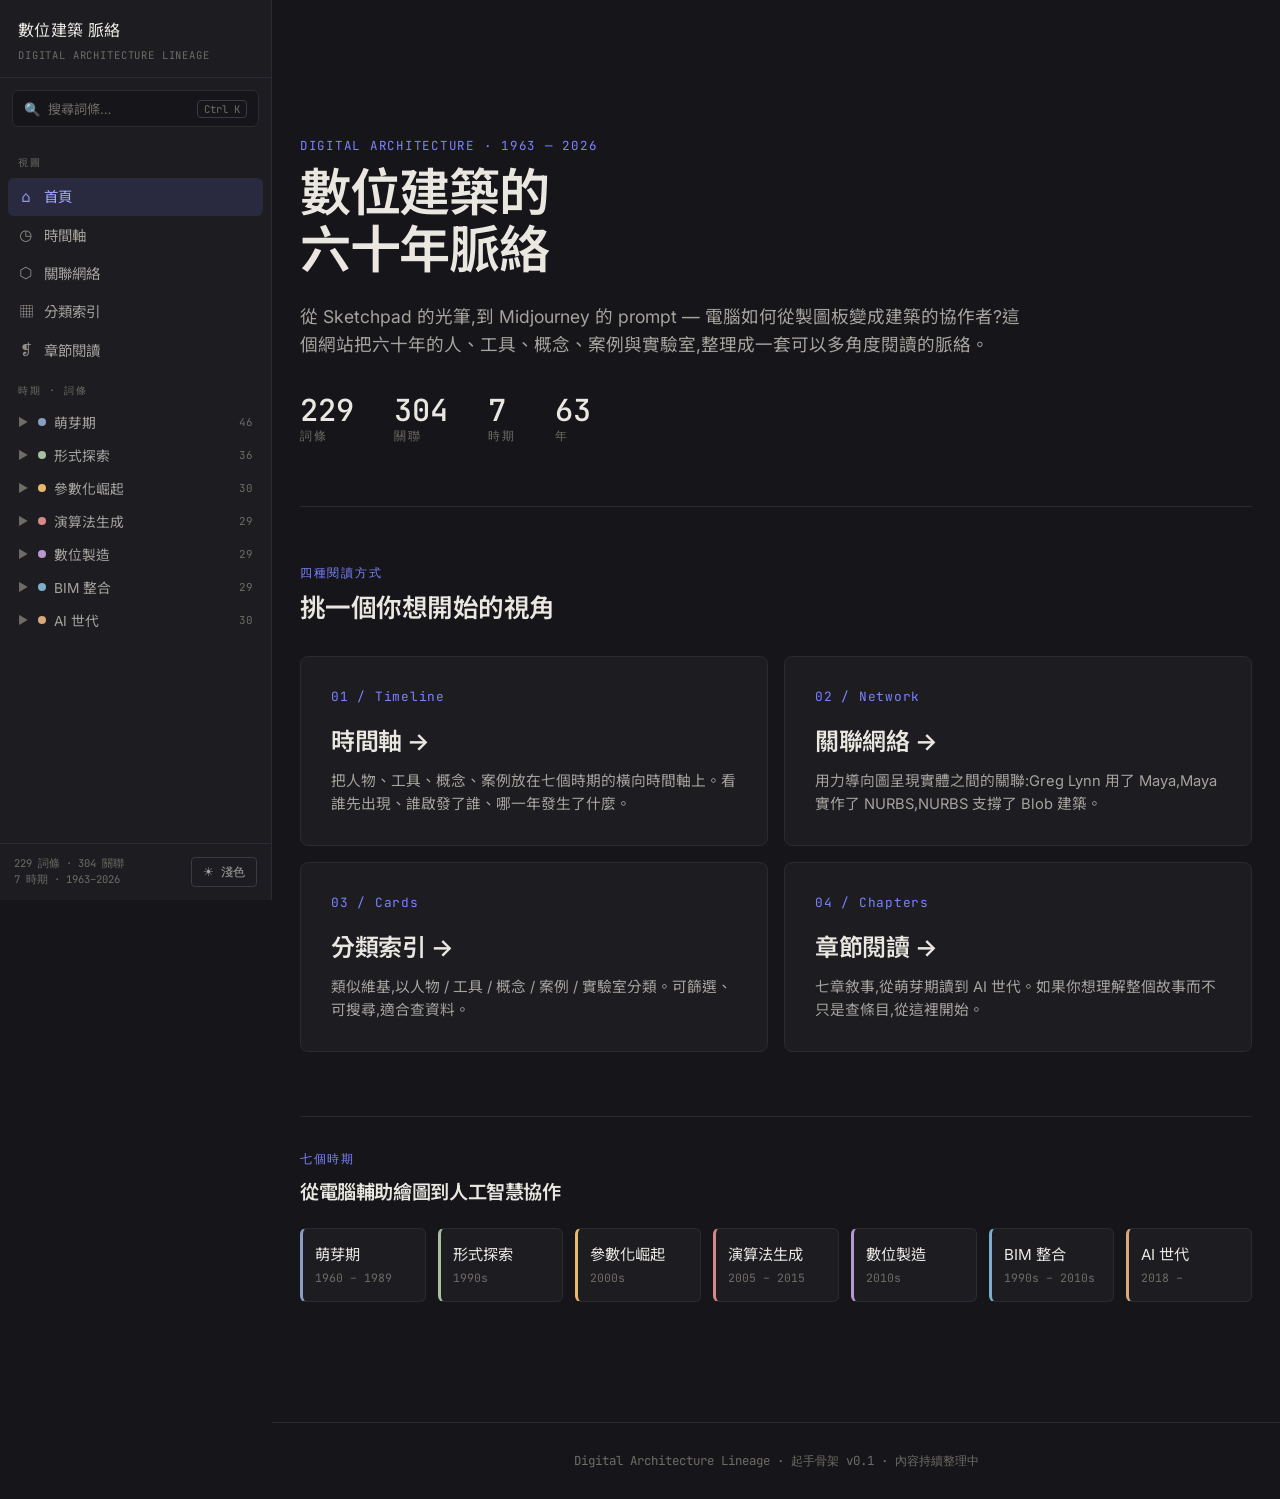
==== index.html @ c2189842 "數位建築脈絡互動網站 — 175 詞條、四視圖、關聯網絡 一份結構化資料(data/entities.js)驅動四種視圖:時間軸 / 關聯網絡 / 分類索引 / 章節閱讀。 175 詞條 × 7 時期" ====
<!doctype html>
<html lang="zh-Hant">
<head>
  <meta charset="utf-8" />
  <meta name="viewport" content="width=device-width, initial-scale=1" />
  <title>數位建築脈絡 · Digital Architecture Lineage</title>
  <link rel="preconnect" href="https://fonts.googleapis.com">
  <link rel="preconnect" href="https://fonts.gstatic.com" crossorigin>
  <link href="https://fonts.googleapis.com/css2?family=Inter:wght@400;500;600&family=JetBrains+Mono:wght@400;500&family=Noto+Sans+TC:wght@400;500&family=Noto+Serif+TC:wght@400;500;700&display=swap" rel="stylesheet">
  <link rel="stylesheet" href="css/style.css">
</head>
<body data-page="home">
  <div id="nav"></div>

  <main class="page">
    <section class="hero">
      <div class="kicker">Digital Architecture · 1963 — 2026</div>
      <h1>數位建築的<br/>六十年脈絡</h1>
      <p class="lead">從 Sketchpad 的光筆,到 Midjourney 的 prompt — 電腦如何從製圖板變成建築的協作者?這個網站把六十年的人、工具、概念、案例與實驗室,整理成一套可以多角度閱讀的脈絡。</p>
      <div class="hero-stats" id="hero-stats"></div>
    </section>

    <section>
      <div class="kicker">四種閱讀方式</div>
      <h2 style="margin-bottom: 32px;">挑一個你想開始的視角</h2>

      <div class="view-grid">
        <a href="timeline.html" class="view-card">
          <div class="num">01 / Timeline</div>
          <h3>時間軸 →</h3>
          <p>把人物、工具、概念、案例放在七個時期的橫向時間軸上。看誰先出現、誰啟發了誰、哪一年發生了什麼。</p>
        </a>
        <a href="network.html" class="view-card">
          <div class="num">02 / Network</div>
          <h3>關聯網絡 →</h3>
          <p>用力導向圖呈現實體之間的關聯:Greg Lynn 用了 Maya,Maya 實作了 NURBS,NURBS 支撐了 Blob 建築。</p>
        </a>
        <a href="cards.html" class="view-card">
          <div class="num">03 / Cards</div>
          <h3>分類索引 →</h3>
          <p>類似維基,以人物 / 工具 / 概念 / 案例 / 實驗室分類。可篩選、可搜尋,適合查資料。</p>
        </a>
        <a href="chapters.html" class="view-card">
          <div class="num">04 / Chapters</div>
          <h3>章節閱讀 →</h3>
          <p>七章敘事,從萌芽期讀到 AI 世代。如果你想理解整個故事而不只是查條目,從這裡開始。</p>
        </a>
      </div>
    </section>

    <section class="periods-strip">
      <div class="kicker">七個時期</div>
      <h3>從電腦輔助繪圖到人工智慧協作</h3>
      <div class="periods-list" id="periods-list"></div>
    </section>
  </main>

  <footer class="site-footer">
    Digital Architecture Lineage · 起手骨架 v0.1 · 內容持續整理中
  </footer>

  <script src="data/entities.js"></script>
  <script>
    // 資料統計列
    const D = window.DATA;
    const stats = [
      [D.entities.length, "詞條"],
      [D.relations.length, "關聯"],
      [D.periods.length, "時期"],
      [63, "年"]
    ];
    document.getElementById("hero-stats").innerHTML = stats.map(([n, l]) =>
      `<div class="hstat"><span class="hn">${n}</span><span class="hl">${l}</span></div>`).join("");

    // 時期帶
    document.getElementById("periods-list").innerHTML = D.periods.map(p => `
      <div class="period-chip" style="border-left-color: ${p.color}">
        <div class="pname">${p.name}</div>
        <div class="pyears">${p.years}</div>
      </div>
    `).join("");
  </script>
  <script src="js/wiki.js"></script>
  <script src="js/modal.js"></script>
  <script src="js/nav.js"></script>
</body>
</html>
---- css/style.css ----
/* ─── Tokens ─────────────────────────────────────────────── */
:root {
  --bg:        #16161a;
  --bg-2:      #1c1c21;
  --bg-3:      #26262d;
  --line:      #2a2a31;
  --line-2:    #3a3a44;
  --text:      #eae7e1;
  --text-2:    #a6a39d;
  --text-3:    #6f6c66;
  --accent:    #7c83ff;
  --accent-2:  #a3a8ff;
  --accent-soft: rgba(124, 131, 255, 0.14);

  /* 形狀 / 尺寸 */
  --r:    8px;
  --r-sm: 6px;
  --side-w: 272px;

  /* 時期色票 — 與 entities.js 對應 */
  --P1: #8B9DC3;
  --P2: #A8C0A0;
  --P3: #E8B86D;
  --P4: #D88787;
  --P5: #B898D2;
  --P6: #7BAFCB;
  --P7: #D9A87C;

  --font-serif: "Noto Serif TC", "Source Han Serif TC", Georgia, "Times New Roman", serif;
  --font-sans:  "Inter", "PingFang TC", "PingFang SC", -apple-system, BlinkMacSystemFont, "Segoe UI", "Microsoft JhengHei", "Noto Sans TC", system-ui, "Helvetica Neue", sans-serif;
  --font-mono:  "JetBrains Mono", "SF Mono", Menlo, Consolas, monospace;

  --max-w: 1180px;
}

/* ─── Base ───────────────────────────────────────────────── */
* { box-sizing: border-box; }
html, body { margin: 0; padding: 0; }

body {
  background: var(--bg);
  color: var(--text);
  font-family: var(--font-sans);
  font-size: 15px;
  line-height: 1.6;
  -webkit-font-smoothing: antialiased;
  text-rendering: optimizeLegibility;
  padding-left: var(--side-w);          /* 讓出左側邊欄空間 */
  transition: padding-left 0.22s cubic-bezier(0.4, 0, 0.2, 1);
}

/* 細捲軸 — app 感 */
* { scrollbar-width: thin; scrollbar-color: var(--line-2) transparent; }
*::-webkit-scrollbar { width: 9px; height: 9px; }
*::-webkit-scrollbar-thumb { background: var(--line-2); border-radius: 6px; border: 2px solid transparent; background-clip: content-box; }
*::-webkit-scrollbar-thumb:hover { background: var(--text-3); background-clip: content-box; }

h1, h2, h3, h4 {
  font-family: var(--font-sans);
  font-weight: 600;
  letter-spacing: -0.02em;
  margin: 0 0 0.6em;
}

h1 { font-size: 2.4rem; line-height: 1.2; }
h2 { font-size: 1.6rem; line-height: 1.3; }
h3 { font-size: 1.2rem; }

p { margin: 0 0 1em; color: var(--text); }
a { color: var(--text); text-decoration: none; border-bottom: 1px solid transparent; transition: color 0.15s, border-color 0.15s; }
a:hover { color: var(--accent-2); border-bottom-color: var(--accent); }

.muted { color: var(--text-2); }
.mono  { font-family: var(--font-mono); font-size: 0.85em; letter-spacing: 0.02em; }

/* ─── Navigation ─────────────────────────────────────────── */
.site-nav {
  position: sticky;
  top: 0;
  z-index: 50;
  background: rgba(15, 15, 16, 0.92);
  backdrop-filter: blur(12px);
  -webkit-backdrop-filter: blur(12px);
  border-bottom: 1px solid var(--line);
}
.site-nav-inner {
  max-width: var(--max-w);
  margin: 0 auto;
  padding: 14px 28px;
  display: flex;
  align-items: center;
  gap: 28px;
}
.site-brand {
  font-family: var(--font-sans);
  font-size: 1rem;
  border: none;
  letter-spacing: 0.04em;
  color: var(--text);
}
.site-brand strong { font-weight: 500; }
.site-brand span { color: var(--text-3); font-family: var(--font-mono); font-size: 0.78rem; margin-left: 8px; }

.nav-tabs {
  display: flex;
  gap: 4px;
  margin-left: auto;
  list-style: none;
  padding: 0;
}
.nav-tabs a {
  display: inline-block;
  padding: 6px 14px;
  font-size: 0.88rem;
  color: var(--text-2);
  border: none;
  border-radius: 4px;
  transition: all 0.15s;
}
.nav-tabs a:hover { color: var(--text); background: var(--bg-2); }
.nav-tabs a.active { color: var(--bg); background: var(--accent); }

/* ─── Layout ─────────────────────────────────────────────── */
.page {
  max-width: var(--max-w);
  margin: 0 auto;
  padding: 56px 28px 120px;
}
.page-wide { max-width: 100%; padding: 32px 0 80px; }
.page-header { margin-bottom: 48px; }
.page-header h1 { margin-bottom: 8px; }
.page-header .lead { color: var(--text-2); font-size: 1.05rem; max-width: 680px; }
.kicker {
  font-family: var(--font-mono);
  font-size: 0.78rem;
  letter-spacing: 0.14em;
  text-transform: uppercase;
  color: var(--accent);
  margin-bottom: 8px;
}

/* ─── Index / Landing ────────────────────────────────────── */
.hero {
  padding: 80px 0 60px;
  border-bottom: 1px solid var(--line);
  margin-bottom: 56px;
}
.hero h1 { font-weight: 600; font-size: 3.2rem; line-height: 1.12; letter-spacing: -0.025em; margin-bottom: 24px; }
.hero .lead { font-size: 1.1rem; color: var(--text-2); max-width: 720px; }

/* 資料統計列 */
.hero-stats { display: flex; flex-wrap: wrap; gap: 40px; margin-top: 36px; }
.hstat { display: flex; flex-direction: column; gap: 2px; }
.hstat .hn { font-family: var(--font-mono); font-size: 1.9rem; font-weight: 500; color: var(--text); line-height: 1; }
.hstat .hl { font-family: var(--font-mono); font-size: 0.72rem; letter-spacing: 0.14em; text-transform: uppercase; color: var(--text-3); }

.view-grid {
  display: grid;
  grid-template-columns: repeat(2, 1fr);
  gap: 16px;
}
.view-card {
  background: var(--bg-2);
  padding: 30px 30px 28px;
  display: block;
  border: 1px solid var(--line);
  border-radius: var(--r);
  transition: background 0.15s, border-color 0.15s, transform 0.15s, box-shadow 0.15s;
}
.view-card:hover { background: var(--bg-3); border-color: var(--accent); transform: translateY(-2px); box-shadow: 0 10px 30px rgba(0,0,0,0.3); }
.view-card .num {
  font-family: var(--font-mono);
  color: var(--accent);
  font-size: 0.8rem;
  letter-spacing: 0.06em;
}
.view-card h3 {
  font-size: 1.5rem;
  margin: 16px 0 8px;
}
.view-card p { color: var(--text-2); margin: 0; font-size: 0.92rem; }

.periods-strip {
  margin-top: 64px;
  padding-top: 32px;
  border-top: 1px solid var(--line);
}
.periods-strip h3 { margin-bottom: 20px; }
.periods-list {
  display: grid;
  grid-template-columns: repeat(7, 1fr);
  gap: 12px;
}
.period-chip {
  padding: 14px 12px;
  border: 1px solid var(--line);
  border-left: 3px solid var(--P1);
  border-radius: var(--r-sm);
  background: var(--bg-2);
  transition: background 0.15s, transform 0.15s;
}
.period-chip:hover { background: var(--bg-3); transform: translateY(-2px); }
.period-chip .pname { font-family: var(--font-sans); font-size: 0.95rem; margin-bottom: 2px; }
.period-chip .pyears { font-family: var(--font-mono); font-size: 0.72rem; color: var(--text-3); }

/* ─── Timeline ───────────────────────────────────────────── */
.timeline-container { overflow-x: auto; padding: 0 28px 40px; }
.timeline {
  position: relative;
  min-width: 1600px;
  padding: 40px 0 20px;
}
.timeline-axis {
  display: flex;
  border-top: 1px solid var(--line);
  position: relative;
}
.tl-period {
  position: relative;
  padding: 16px 18px 12px;
  border-right: 1px solid var(--line);
  border-top: 3px solid;
}
.tl-period:last-child { border-right: none; }
.tl-period-label { font-family: var(--font-sans); font-size: 1.05rem; }
.tl-period-sub { font-size: 0.75rem; color: var(--text-3); font-family: var(--font-mono); }
.tl-period-years { font-family: var(--font-mono); font-size: 0.7rem; color: var(--text-3); margin-top: 4px; }

.tl-rows { margin-top: 16px; }
.tl-row {
  display: flex;
  align-items: stretch;
  border-bottom: 1px solid var(--line);
}
.tl-row-label {
  width: 100px;
  flex-shrink: 0;
  padding: 14px 18px;
  font-family: var(--font-mono);
  font-size: 0.75rem;
  text-transform: uppercase;
  letter-spacing: 0.1em;
  color: var(--text-3);
  border-right: 1px solid var(--line);
}
.tl-row-track { display: flex; flex: 1; position: relative; }
.tl-cell {
  flex: 1;
  border-right: 1px solid var(--line);
  padding: 12px 10px;
  display: flex;
  flex-wrap: wrap;
  gap: 6px;
  align-content: flex-start;
}
.tl-cell:last-child { border-right: none; }

.tl-chip {
  display: inline-flex;
  align-items: center;
  gap: 6px;
  padding: 4px 10px;
  background: var(--bg-2);
  border: 1px solid var(--line);
  border-radius: 14px;
  font-size: 0.78rem;
  cursor: pointer;
  transition: all 0.15s;
  border-left-width: 3px;
}
.tl-chip:hover { background: var(--bg-3); border-color: var(--line-2); }
.tl-chip .year { font-family: var(--font-mono); color: var(--text-3); font-size: 0.7rem; }

/* ─── Network ────────────────────────────────────────────── */
.net-wrap {
  display: grid;
  grid-template-columns: 1fr 320px;
  gap: 0;
  height: 100vh;
}
.net-canvas {
  background-color: var(--bg);
  background-image: radial-gradient(circle, var(--line) 1px, transparent 1.4px);
  background-size: 26px 26px;
  position: relative;
  overflow: hidden;
}
.net-canvas svg { width: 100%; height: 100%; display: block; }
.net-side {
  background: var(--bg-2);
  border-left: 1px solid var(--line);
  padding: 28px;
  overflow-y: auto;
}
.net-legend { margin-bottom: 24px; padding-bottom: 24px; border-bottom: 1px solid var(--line); }
.net-legend h4 { font-family: var(--font-mono); font-size: 0.7rem; text-transform: uppercase; letter-spacing: 0.14em; color: var(--text-3); margin-bottom: 12px; }
.legend-item { display: flex; align-items: center; gap: 10px; margin-bottom: 6px; font-size: 0.85rem; }
.legend-dot { width: 10px; height: 10px; border-radius: 50%; flex-shrink: 0; }
.legend-shape { width: 14px; height: 14px; flex-shrink: 0; }

.net-detail h3 { font-size: 1.3rem; margin-bottom: 4px; }
.net-detail .meta { font-family: var(--font-mono); font-size: 0.78rem; color: var(--text-3); margin-bottom: 16px; }
.net-detail .summary { color: var(--text); margin-bottom: 12px; }
.net-detail .body { color: var(--text-2); font-size: 0.9rem; line-height: 1.65; }
.net-detail .relations { margin-top: 20px; padding-top: 20px; border-top: 1px solid var(--line); }
.net-detail .rel { font-size: 0.82rem; padding: 4px 0; color: var(--text-2); }
.net-detail .rel .rel-label { color: var(--text-3); font-family: var(--font-mono); font-size: 0.72rem; margin-right: 6px; }

.net-empty { color: var(--text-3); font-style: italic; font-size: 0.9rem; }

/* SVG */
.net-node-bg { stroke: var(--bg); stroke-width: 1.5; cursor: pointer; transition: stroke 0.2s, stroke-width 0.2s, filter 0.2s; }
.net-node-bg.selected { stroke: var(--accent); stroke-width: 2.5; filter: drop-shadow(0 0 7px var(--accent)); }
.net-node-bg.hov { stroke: var(--accent-2); filter: drop-shadow(0 0 6px var(--accent-2)); }
.net-node-bg.dim { opacity: 0.16; }
.net-node-label { fill: var(--text-2); font-family: var(--font-sans); font-size: 11px; pointer-events: none; text-anchor: middle; transition: opacity 0.18s; }
.net-link { stroke: var(--line-2); stroke-width: 1; fill: none; opacity: 0.45; }
.net-link.highlight { stroke: var(--accent); stroke-width: 1.6; opacity: 0.9; }
.net-link.dim { opacity: 0.05; }

/* ─── Cards ──────────────────────────────────────────────── */
.cards-filter {
  display: flex;
  flex-wrap: wrap;
  gap: 8px;
  margin-bottom: 32px;
  padding-bottom: 24px;
  border-bottom: 1px solid var(--line);
}
.cards-filter-group { display: flex; gap: 4px; align-items: center; }
.cards-filter-label {
  font-family: var(--font-mono);
  font-size: 0.72rem;
  text-transform: uppercase;
  letter-spacing: 0.14em;
  color: var(--text-3);
  margin-right: 6px;
}
.filter-chip {
  padding: 5px 12px;
  background: transparent;
  color: var(--text-2);
  border: 1px solid var(--line);
  border-radius: 14px;
  font-size: 0.78rem;
  cursor: pointer;
  font-family: var(--font-sans);
  transition: all 0.15s;
}
.filter-chip:hover { color: var(--text); border-color: var(--line-2); }
.filter-chip.active { background: var(--accent); color: var(--bg); border-color: var(--accent); }

.search-box {
  margin-left: auto;
  background: var(--bg-2);
  border: 1px solid var(--line);
  color: var(--text);
  padding: 6px 12px;
  font-family: var(--font-sans);
  font-size: 0.85rem;
  border-radius: 4px;
  min-width: 220px;
}
.search-box:focus { outline: none; border-color: var(--accent); }

.cards-grid {
  display: grid;
  grid-template-columns: repeat(auto-fill, minmax(280px, 1fr));
  gap: 20px;
}
.entity-card {
  background: var(--bg-2);
  border: 1px solid var(--line);
  border-top: 3px solid;
  border-radius: var(--r);
  padding: 22px 22px 20px;
  cursor: pointer;
  transition: background 0.15s, border-color 0.15s, transform 0.15s, box-shadow 0.15s;
}
.entity-card:hover { background: var(--bg-3); border-color: var(--line-2); transform: translateY(-2px); box-shadow: 0 8px 24px rgba(0,0,0,0.28); }
.entity-card .ec-head {
  display: flex;
  align-items: center;
  justify-content: space-between;
  margin-bottom: 8px;
}
.entity-card .ec-type {
  font-family: var(--font-mono);
  font-size: 0.7rem;
  letter-spacing: 0.12em;
  text-transform: uppercase;
  color: var(--text-3);
}
.entity-card .ec-year { font-family: var(--font-mono); font-size: 0.75rem; color: var(--text-3); }
.entity-card h3 {
  font-size: 1.1rem;
  margin: 4px 0 4px;
  line-height: 1.3;
}
.entity-card .ec-en { font-family: var(--font-sans); font-size: 0.78rem; color: var(--text-3); margin-bottom: 10px; }
.entity-card .ec-summary { color: var(--text-2); font-size: 0.86rem; margin: 0; }

.cards-count { color: var(--text-3); font-family: var(--font-mono); font-size: 0.82rem; margin-bottom: 16px; }

/* ─── Modal ──────────────────────────────────────────────── */
.modal-backdrop {
  position: fixed; inset: 0;
  background: rgba(0,0,0,0.6);
  z-index: 100;
  display: none;
  align-items: center;
  justify-content: center;
  padding: 40px;
  backdrop-filter: blur(4px);
}
.modal-backdrop.show { display: flex; }
.modal {
  background: var(--bg-2);
  border: 1px solid var(--line);
  border-radius: var(--r);
  max-width: 720px;
  width: 100%;
  max-height: 84vh;
  overflow-y: auto;
  padding: 36px 40px;
  border-top: 4px solid;
  box-shadow: 0 24px 64px rgba(0,0,0,0.5);
  animation: modal-rise 0.22s cubic-bezier(0.4,0,0.2,1);
}
@keyframes modal-rise { from { opacity: 0; transform: translateY(10px); } to { opacity: 1; transform: none; } }
.modal-close {
  position: absolute;
  top: 16px; right: 16px;
  background: transparent;
  border: none;
  color: var(--text-3);
  font-size: 1.4rem;
  cursor: pointer;
  padding: 8px 12px;
}
.modal-close:hover { color: var(--text); }
.modal .ec-type { font-family: var(--font-mono); font-size: 0.72rem; letter-spacing: 0.14em; text-transform: uppercase; color: var(--text-3); }
.modal h2 { font-size: 1.7rem; margin: 6px 0 2px; }
.modal .meta { font-family: var(--font-mono); font-size: 0.78rem; color: var(--text-3); margin-bottom: 18px; }
.modal .body { color: var(--text); line-height: 1.7; margin-bottom: 16px; }
.modal-relations { margin-top: 24px; padding-top: 20px; border-top: 1px solid var(--line); }
.modal-relations h4 { font-family: var(--font-mono); font-size: 0.72rem; letter-spacing: 0.14em; text-transform: uppercase; color: var(--text-3); margin-bottom: 12px; }
.modal-relations .rel { padding: 5px 0; font-size: 0.88rem; color: var(--text-2); }
.modal-relations .rel-label { font-family: var(--font-mono); font-size: 0.74rem; color: var(--text-3); margin-right: 8px; }

/* 維基百科連結 */
.wiki-link {
  display: inline-flex;
  align-items: center;
  gap: 5px;
  font-family: var(--font-mono);
  font-size: 0.76rem;
  letter-spacing: 0.02em;
  color: var(--accent);
  border: 1px solid var(--line-2);
  border-radius: 4px;
  padding: 3px 11px;
  margin: 4px 0 18px;
  transition: all 0.15s;
}
.wiki-link:hover { border-color: var(--accent); background: var(--bg-3); color: var(--accent-2); }

/* ─── Chapters ───────────────────────────────────────────── */
.ch-layout {
  display: grid;
  grid-template-columns: 220px 1fr;
  gap: 60px;
  max-width: var(--max-w);
  margin: 0 auto;
  padding: 56px 28px 120px;
}
.ch-toc {
  position: sticky;
  top: 28px;
  align-self: start;
}
.ch-toc h4 {
  font-family: var(--font-mono);
  font-size: 0.7rem;
  text-transform: uppercase;
  letter-spacing: 0.14em;
  color: var(--text-3);
  margin-bottom: 14px;
}
.ch-toc ol, .ch-toc ul { list-style: none; padding: 0; margin: 0; }
.ch-toc > ol { counter-reset: ch; }
.ch-toc > ol > li {
  counter-increment: ch;
  padding: 8px 0;
  border-top: 1px solid var(--line);
}
.ch-toc a {
  display: block;
  border: none;
  color: var(--text-2);
  font-size: 0.85rem;
  transition: color 0.12s;
}
.ch-toc > ol > li > a::before {
  content: counter(ch, decimal-leading-zero) ".";
  font-family: var(--font-mono);
  color: var(--text-3);
  margin-right: 8px;
  font-size: 0.75rem;
}
.ch-toc a:hover { color: var(--text); border-bottom-color: transparent; }
.ch-toc a.active { color: var(--accent); }
.toc-years { display: block; color: var(--text-3); font-family: var(--font-mono); font-size: 0.7rem; margin-top: 2px; }

/* 第二層:小節 */
.toc-sub { margin: 6px 0 2px 3px; padding-left: 12px; border-left: 1px solid var(--line); }
.toc-sub li { padding: 3px 0; }
.toc-sub-link { font-size: 0.78rem; color: var(--text-3); line-height: 1.4; }
.toc-sub-link.active { color: var(--accent); }

.ch-content { max-width: 680px; }
.chapter { margin-bottom: 80px; padding-bottom: 60px; border-bottom: 1px solid var(--line); }
.chapter:last-child { border-bottom: none; }
.chapter .ch-num {
  font-family: var(--font-mono);
  font-size: 0.82rem;
  letter-spacing: 0.14em;
  color: var(--accent);
  margin-bottom: 12px;
}
.chapter h2 { font-weight: 600; font-size: 2.2rem; line-height: 1.2; letter-spacing: -0.025em; margin-bottom: 10px; }
.chapter .ch-years { font-family: var(--font-mono); font-size: 0.85rem; color: var(--text-3); margin-bottom: 28px; }
.chapter .lead {
  font-size: 1.15rem;
  line-height: 1.55;
  color: var(--text);
  font-family: var(--font-sans);
  font-weight: 500;
  margin-bottom: 28px;
  padding-left: 18px;
  border-left: 3px solid;
}
.chapter p { font-size: 1rem; line-height: 1.8; margin-bottom: 1.2em; }

/* 小節 */
.ch-sub { margin-top: 44px; }
.ch-subhead {
  font-size: 1.4rem;
  font-weight: 600;
  letter-spacing: -0.02em;
  line-height: 1.3;
  margin: 0 0 16px;
  padding-top: 28px;
  border-top: 1px solid var(--line);
}

/* 章節來源 */
.ch-sources { margin-top: 48px; padding-top: 22px; border-top: 1px solid var(--line); }
.ch-sources h4 { font-family: var(--font-mono); font-size: 0.7rem; letter-spacing: 0.14em; text-transform: uppercase; color: var(--text-3); margin-bottom: 12px; }
.ch-sources ol { margin: 0; padding-left: 20px; }
.ch-sources li { font-size: 0.84rem; color: var(--text-2); margin-bottom: 6px; line-height: 1.5; }
.ch-sources a { color: var(--text-2); }
.ch-sources a:hover { color: var(--accent-2); }

.ch-tags { margin-top: 32px; }
.ch-tags h4 {
  font-family: var(--font-mono);
  font-size: 0.7rem;
  text-transform: uppercase;
  letter-spacing: 0.14em;
  color: var(--text-3);
  margin-bottom: 12px;
}
.ch-tag-grid { display: flex; flex-wrap: wrap; gap: 8px; }
.ch-tag {
  display: inline-flex;
  align-items: center;
  gap: 6px;
  padding: 5px 12px;
  background: var(--bg-2);
  border: 1px solid var(--line);
  border-left: 2px solid;
  border-radius: 14px;
  font-size: 0.78rem;
  cursor: pointer;
  color: var(--text-2);
  transition: all 0.15s;
}
.ch-tag:hover { background: var(--bg-3); color: var(--text); }

/* 內文 inline 連結(開內部詳細視窗) */
.ch-inline {
  color: var(--text);
  border-bottom: 1px solid var(--line-2);
  cursor: pointer;
  transition: border-color 0.15s, color 0.15s;
}
.ch-inline:hover { color: var(--accent-2); border-bottom-color: var(--accent); }

/* ─── Footer ─────────────────────────────────────────────── */
.site-footer {
  border-top: 1px solid var(--line);
  padding: 28px;
  text-align: center;
  color: var(--text-3);
  font-family: var(--font-mono);
  font-size: 0.78rem;
}

/* ─── 淺色主題 ───────────────────────────────────────────── */
:root[data-theme="light"] {
  --bg:        #f6f4ef;
  --bg-2:      #fffefb;
  --bg-3:      #eceae3;
  --line:      #ddd8cd;
  --line-2:    #c7c1b4;
  --text:      #2a2824;
  --text-2:    #5b564d;
  --text-3:    #8b8578;
  --accent:    #a9712f;
  --accent-2:  #875821;
}

/* 主題切換鈕 */
.theme-toggle {
  background: transparent;
  border: 1px solid var(--line-2);
  color: var(--text-2);
  font-family: var(--font-mono);
  font-size: 0.78rem;
  padding: 5px 11px;
  border-radius: 4px;
  cursor: pointer;
  margin-left: 10px;
  white-space: nowrap;
  transition: all 0.15s;
}
.theme-toggle:hover { color: var(--text); border-color: var(--accent); }

/* 詞條圖片(選用,entity 有 img 欄位才顯示)*/
.ent-img {
  width: 100%;
  height: auto;
  border: 1px solid var(--line);
  border-radius: 4px;
  margin: 4px 0 16px;
  display: block;
}

/* 延伸閱讀 / 書目(選用,entity 有 refs 欄位才顯示)*/
.modal-refs, .net-refs { margin-top: 22px; padding-top: 18px; border-top: 1px solid var(--line); }
.modal-refs h4, .net-refs h4 { font-family: var(--font-mono); font-size: 0.7rem; letter-spacing: 0.14em; text-transform: uppercase; color: var(--text-3); margin-bottom: 10px; }
.modal-refs ul, .modal-refs ol, .net-refs ul, .net-refs ol { margin: 0; padding-left: 18px; }
.modal-refs li, .net-refs li { font-size: 0.84rem; color: var(--text-2); margin-bottom: 5px; line-height: 1.5; }

/* ═══════════════════════════════════════════════════════════
   側邊欄 Sidebar  (Obsidian / Notion 式檔案總管)
   ═══════════════════════════════════════════════════════════ */
.sidebar {
  position: fixed;
  top: 0; left: 0; bottom: 0;
  width: var(--side-w);
  background: var(--bg-2);
  border-right: 1px solid var(--line);
  display: flex;
  flex-direction: column;
  z-index: 40;
  overflow: hidden;
}
.side-brand {
  display: block;
  padding: 18px 18px 14px;
  border-bottom: 1px solid var(--line);
  border-radius: 0;
}
.side-brand:hover { border-bottom-color: var(--line); }
.side-brand .bk { font-family: var(--font-sans); font-size: 1rem; color: var(--text); letter-spacing: 0.02em; display: block; }
.side-brand .bs { font-family: var(--font-mono); font-size: 0.66rem; letter-spacing: 0.08em; color: var(--text-3); margin-top: 3px; display: block; text-transform: uppercase; }

/* 搜尋鍵(點開 ⌘K) */
.side-search {
  margin: 12px 12px 6px;
  display: flex;
  align-items: center;
  gap: 8px;
  padding: 8px 11px;
  background: var(--bg);
  border: 1px solid var(--line);
  border-radius: var(--r-sm);
  color: var(--text-3);
  font-size: 0.82rem;
  cursor: text;
  transition: border-color 0.15s, color 0.15s;
  font-family: var(--font-sans);
  width: calc(100% - 24px);
  text-align: left;
}
.side-search:hover { border-color: var(--line-2); color: var(--text-2); }
.side-search .kbd {
  margin-left: auto;
  font-family: var(--font-mono);
  font-size: 0.66rem;
  color: var(--text-3);
  border: 1px solid var(--line-2);
  border-radius: 4px;
  padding: 1px 6px;
}

.side-scroll { flex: 1; overflow-y: auto; padding: 8px 8px 16px; }

.side-section-label {
  font-family: var(--font-mono);
  font-size: 0.64rem;
  letter-spacing: 0.16em;
  text-transform: uppercase;
  color: var(--text-3);
  padding: 14px 10px 6px;
}

/* 視圖連結 */
.side-view {
  display: flex;
  align-items: center;
  gap: 10px;
  padding: 7px 10px;
  border-radius: var(--r-sm);
  color: var(--text-2);
  font-size: 0.9rem;
  border: none;
  cursor: pointer;
  transition: background 0.12s, color 0.12s;
}
.side-view:hover { background: var(--bg-3); color: var(--text); border-bottom-color: transparent; }
.side-view.active { background: var(--accent-soft); color: var(--accent-2); }
.side-view .ico { width: 16px; text-align: center; opacity: 0.85; font-size: 0.95rem; flex-shrink: 0; }

/* 時期樹 */
.tree-group { margin-bottom: 1px; }
.tree-head {
  display: flex;
  align-items: center;
  gap: 8px;
  width: 100%;
  padding: 6px 10px;
  border-radius: var(--r-sm);
  background: transparent;
  border: none;
  cursor: pointer;
  color: var(--text-2);
  font-size: 0.86rem;
  font-family: var(--font-sans);
  text-align: left;
  transition: background 0.12s, color 0.12s;
}
.tree-head:hover { background: var(--bg-3); color: var(--text); }
.tree-chevron { width: 12px; flex-shrink: 0; color: var(--text-3); transition: transform 0.18s; font-size: 0.7rem; }
.tree-group.open .tree-chevron { transform: rotate(90deg); }
.tree-dot { width: 8px; height: 8px; border-radius: 50%; flex-shrink: 0; }
.tree-name { flex: 1; white-space: nowrap; overflow: hidden; text-overflow: ellipsis; }
.tree-count { font-family: var(--font-mono); font-size: 0.68rem; color: var(--text-3); }

.tree-items { display: none; padding: 2px 0 4px 14px; margin-left: 9px; border-left: 1px solid var(--line); }
.tree-group.open .tree-items { display: block; }
.tree-item {
  display: flex;
  align-items: baseline;
  gap: 7px;
  padding: 5px 8px;
  border-radius: var(--r-sm);
  color: var(--text-2);
  font-size: 0.82rem;
  cursor: pointer;
  border: none;
  line-height: 1.4;
  transition: background 0.1s, color 0.1s;
}
.tree-item:hover { background: var(--bg-3); color: var(--text); border-bottom-color: transparent; }
.tree-item .tt { font-family: var(--font-mono); font-size: 0.6rem; color: var(--text-3); flex-shrink: 0; width: 1.4em; }
.tree-item .tn { white-space: nowrap; overflow: hidden; text-overflow: ellipsis; }

/* 側欄頁尾 */
.side-foot {
  border-top: 1px solid var(--line);
  padding: 12px 14px;
  display: flex;
  align-items: center;
  gap: 10px;
}
.side-stats { font-family: var(--font-mono); font-size: 0.66rem; color: var(--text-3); line-height: 1.5; flex: 1; }
.side-foot .theme-toggle { margin-left: 0; }

/* 行動版開關 + 遮罩 */
.side-toggle {
  position: fixed;
  top: 14px; left: 14px;
  z-index: 60;
  width: 38px; height: 38px;
  display: none;
  align-items: center; justify-content: center;
  background: var(--bg-2);
  border: 1px solid var(--line-2);
  border-radius: var(--r-sm);
  color: var(--text);
  cursor: pointer;
  font-size: 1.1rem;
}
.side-scrim {
  position: fixed; inset: 0;
  background: rgba(0,0,0,0.5);
  z-index: 39;
  opacity: 0; pointer-events: none;
  transition: opacity 0.2s;
}

/* ═══════════════════════════════════════════════════════════
   ⌘K 指令面板 Command Palette
   ═══════════════════════════════════════════════════════════ */
.cmdk {
  position: fixed; inset: 0;
  z-index: 200;
  display: none;
  align-items: flex-start;
  justify-content: center;
  padding: 12vh 20px 20px;
  background: rgba(0,0,0,0.5);
  backdrop-filter: blur(4px);
  -webkit-backdrop-filter: blur(4px);
}
.cmdk.show { display: flex; }
.cmdk-box {
  width: 100%;
  max-width: 620px;
  background: var(--bg-2);
  border: 1px solid var(--line-2);
  border-radius: 12px;
  box-shadow: 0 24px 70px rgba(0,0,0,0.55);
  overflow: hidden;
  animation: modal-rise 0.18s cubic-bezier(0.4,0,0.2,1);
}
.cmdk-input {
  width: 100%;
  background: transparent;
  border: none;
  border-bottom: 1px solid var(--line);
  color: var(--text);
  font-family: var(--font-sans);
  font-size: 1.05rem;
  padding: 18px 20px;
  outline: none;
}
.cmdk-input::placeholder { color: var(--text-3); }
.cmdk-list { max-height: 52vh; overflow-y: auto; padding: 8px; }
.cmdk-group-label { font-family: var(--font-mono); font-size: 0.62rem; letter-spacing: 0.16em; text-transform: uppercase; color: var(--text-3); padding: 10px 12px 4px; }
.cmdk-item {
  display: flex;
  align-items: center;
  gap: 12px;
  padding: 9px 12px;
  border-radius: var(--r-sm);
  cursor: pointer;
  color: var(--text);
}
.cmdk-item .ci-ico { width: 18px; text-align: center; flex-shrink: 0; color: var(--text-3); }
.cmdk-item .ci-dot { width: 9px; height: 9px; border-radius: 50%; flex-shrink: 0; }
.cmdk-item .ci-name { flex: 1; font-size: 0.92rem; white-space: nowrap; overflow: hidden; text-overflow: ellipsis; }
.cmdk-item .ci-meta { font-family: var(--font-mono); font-size: 0.7rem; color: var(--text-3); flex-shrink: 0; }
.cmdk-item.sel { background: var(--accent-soft); }
.cmdk-item.sel .ci-meta { color: var(--accent-2); }
.cmdk-empty { padding: 28px 16px; text-align: center; color: var(--text-3); font-size: 0.9rem; }
.cmdk-foot {
  border-top: 1px solid var(--line);
  padding: 8px 14px;
  display: flex; gap: 16px;
  font-family: var(--font-mono); font-size: 0.66rem; color: var(--text-3);
}
.cmdk-foot .kbd { border: 1px solid var(--line-2); border-radius: 4px; padding: 0 5px; margin-right: 4px; }

/* ═══════════════════════════════════════════════════════════
   連結 hover 預覽卡 Hover preview
   ═══════════════════════════════════════════════════════════ */
.hover-preview {
  position: fixed;
  z-index: 300;
  width: 300px;
  background: var(--bg-2);
  border: 1px solid var(--line-2);
  border-top: 3px solid var(--text-3);
  border-radius: var(--r);
  box-shadow: 0 16px 44px rgba(0,0,0,0.5);
  padding: 14px 16px 15px;
  opacity: 0;
  transform: translateY(4px);
  transition: opacity 0.14s, transform 0.14s;
  pointer-events: none;
}
.hover-preview.show { opacity: 1; transform: none; }
.hover-preview .hp-type { font-family: var(--font-mono); font-size: 0.64rem; letter-spacing: 0.12em; text-transform: uppercase; color: var(--text-3); }
.hover-preview .hp-title { font-family: var(--font-sans); font-weight: 600; letter-spacing: -0.01em; font-size: 1.05rem; margin: 3px 0 1px; line-height: 1.25; }
.hover-preview .hp-meta { font-family: var(--font-mono); font-size: 0.72rem; color: var(--text-3); margin-bottom: 8px; }
.hover-preview .hp-summary { font-size: 0.82rem; color: var(--text-2); line-height: 1.55; margin: 0;
  display: -webkit-box; -webkit-line-clamp: 4; -webkit-box-orient: vertical; overflow: hidden; }

/* ═══════════════════════════════════════════════════════════
   詳細頁:屬性區 + 反向連結 Properties & backlinks
   ═══════════════════════════════════════════════════════════ */
.modal-props, .net-props {
  display: grid;
  grid-template-columns: auto 1fr;
  gap: 6px 16px;
  margin: 14px 0 18px;
  padding: 14px 16px;
  background: var(--bg);
  border: 1px solid var(--line);
  border-radius: var(--r-sm);
  font-size: 0.84rem;
}
.modal-props .pk, .net-props .pk { font-family: var(--font-mono); font-size: 0.7rem; letter-spacing: 0.06em; text-transform: uppercase; color: var(--text-3); align-self: center; }
.modal-props .pv, .net-props .pv { color: var(--text); }
.modal-props .pv .pdot, .net-props .pv .pdot { display: inline-block; width: 8px; height: 8px; border-radius: 50%; margin-right: 6px; vertical-align: middle; }

.rel-group + .rel-group { margin-top: 14px; }
.rel-group h4 .rg-count { color: var(--text-3); margin-left: 6px; }
.modal-relations a[data-id], .net-detail .rel a[data-id] { color: var(--accent-2); }

/* ─── Responsive ─────────────────────────────────────────── */
@media (max-width: 900px) {
  body { padding-left: 0; }
  .sidebar { transform: translateX(-100%); transition: transform 0.24s cubic-bezier(0.4,0,0.2,1); width: min(86vw, 320px); box-shadow: 0 0 60px rgba(0,0,0,0.5); }
  body.side-open .sidebar { transform: none; }
  body.side-open .side-scrim { opacity: 1; pointer-events: auto; }
  .side-toggle { display: flex; }
  .view-grid { grid-template-columns: 1fr; }
  .periods-list { grid-template-columns: repeat(2, 1fr); }
  .net-wrap { grid-template-columns: 1fr; height: auto; }
  .net-canvas { height: 60vh; }
  .net-side { border-left: none; border-top: 1px solid var(--line); }
  .ch-layout { grid-template-columns: 1fr; gap: 32px; }
  .ch-toc { position: static; }
  .hero h1 { font-size: 2.2rem; }
}
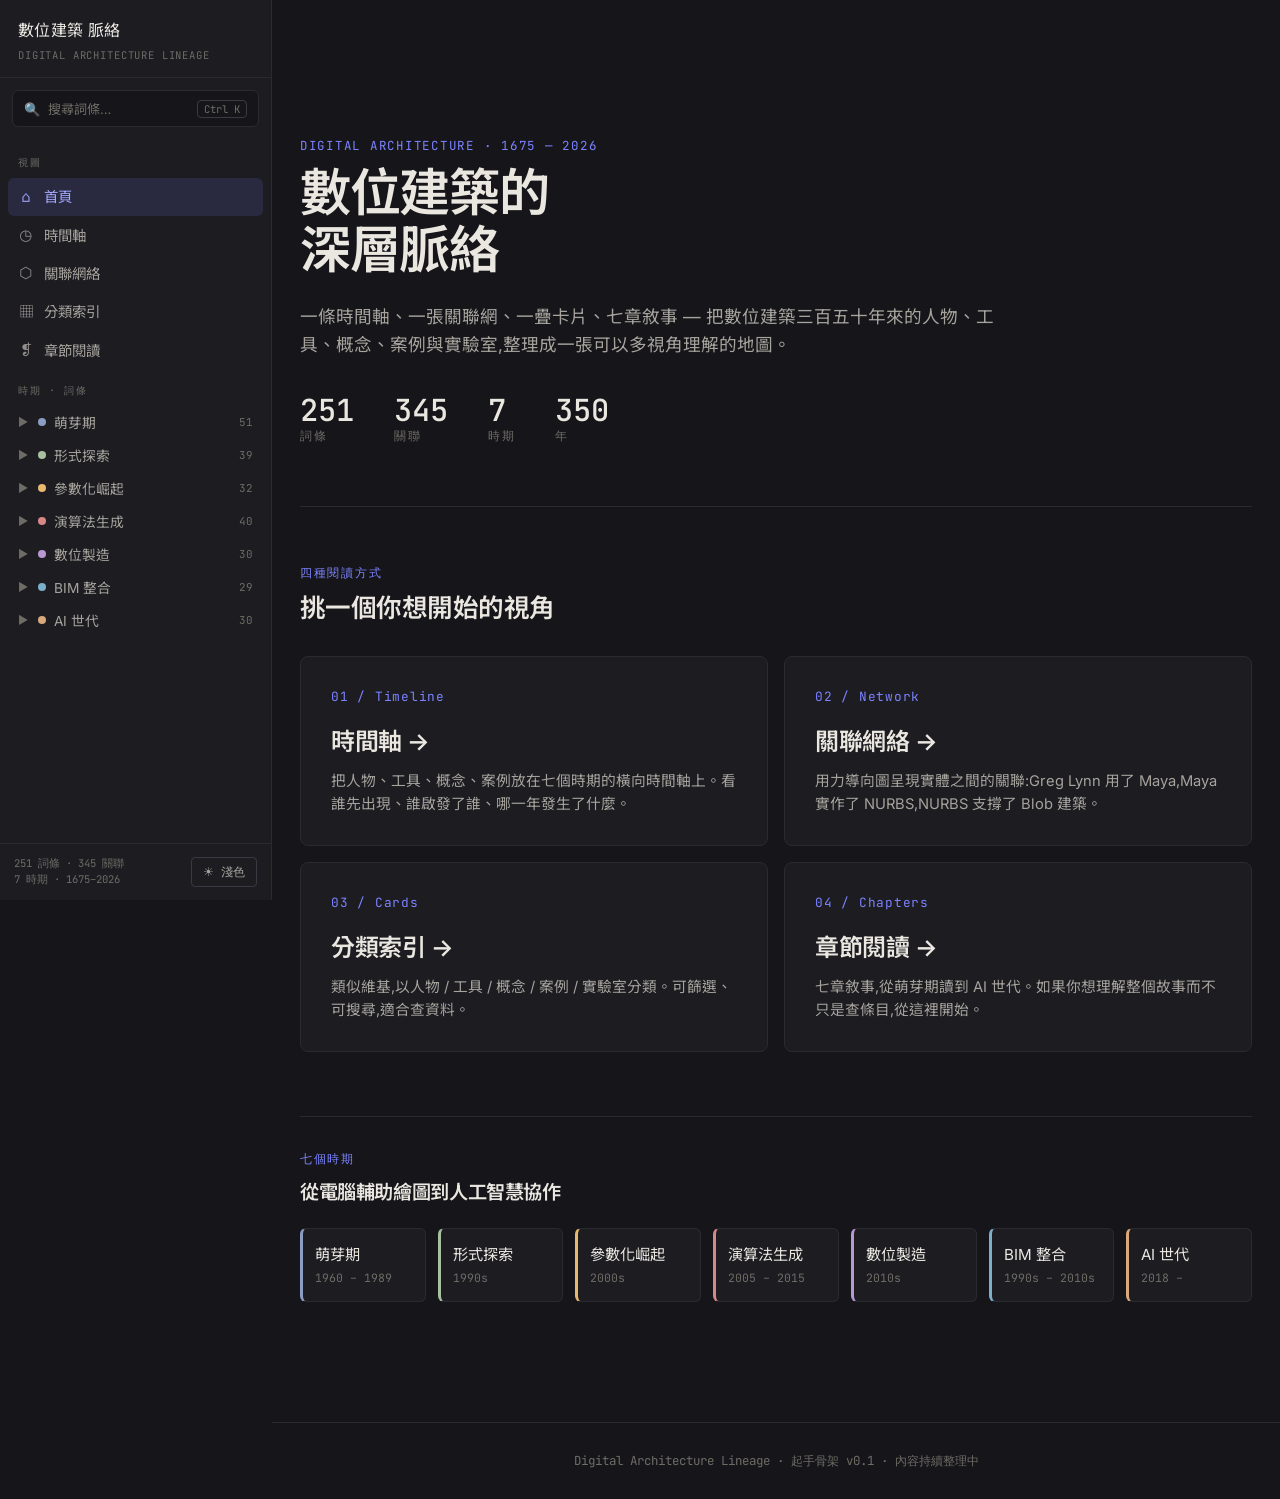
==== commit c3f1e89e: "主頁文案改版 + README 加整理者署名 - 主頁:標題改「數位建築的深層脈絡」,說明改為四視圖   導向的一段話;kicker 與側欄年代改 1675–2026,   統計列 63 年 → 35" ====
--- a/index.html
+++ b/index.html
@@ -14,9 +14,9 @@
 
   <main class="page">
     <section class="hero">
-      <div class="kicker">Digital Architecture · 1963 — 2026</div>
-      <h1>數位建築的<br/>六十年脈絡</h1>
-      <p class="lead">從 Sketchpad 的光筆,到 Midjourney 的 prompt — 電腦如何從製圖板變成建築的協作者?這個網站把六十年的人、工具、概念、案例與實驗室,整理成一套可以多角度閱讀的脈絡。</p>
+      <div class="kicker">Digital Architecture · 1675 — 2026</div>
+      <h1>數位建築的<br/>深層脈絡</h1>
+      <p class="lead">一條時間軸、一張關聯網、一疊卡片、七章敘事 — 把數位建築三百五十年來的人物、工具、概念、案例與實驗室,整理成一張可以多視角理解的地圖。</p>
       <div class="hero-stats" id="hero-stats"></div>
     </section>
 
@@ -67,7 +67,7 @@
       [D.entities.length, "詞條"],
       [D.relations.length, "關聯"],
       [D.periods.length, "時期"],
-      [63, "年"]
+      [350, "年"]
     ];
     document.getElementById("hero-stats").innerHTML = stats.map(([n, l]) =>
       `<div class="hstat"><span class="hn">${n}</span><span class="hl">${l}</span></div>`).join("");
